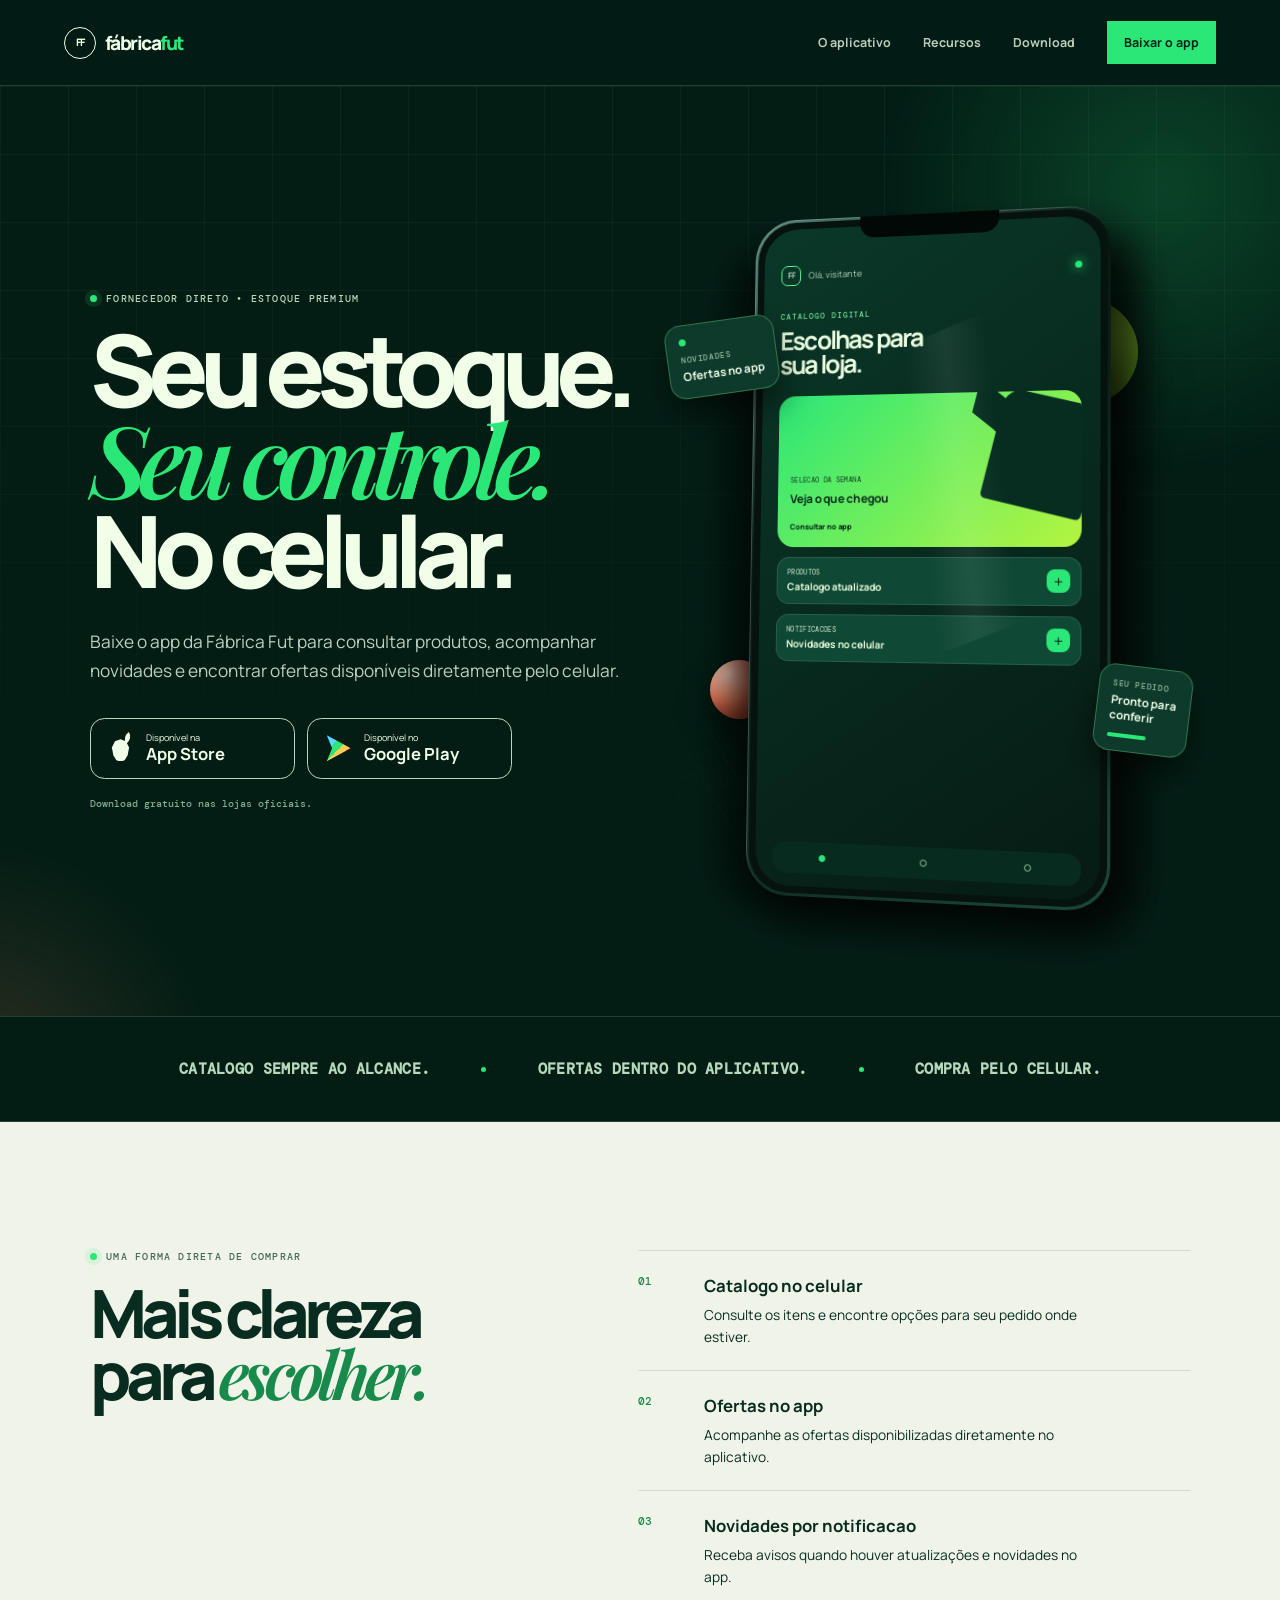
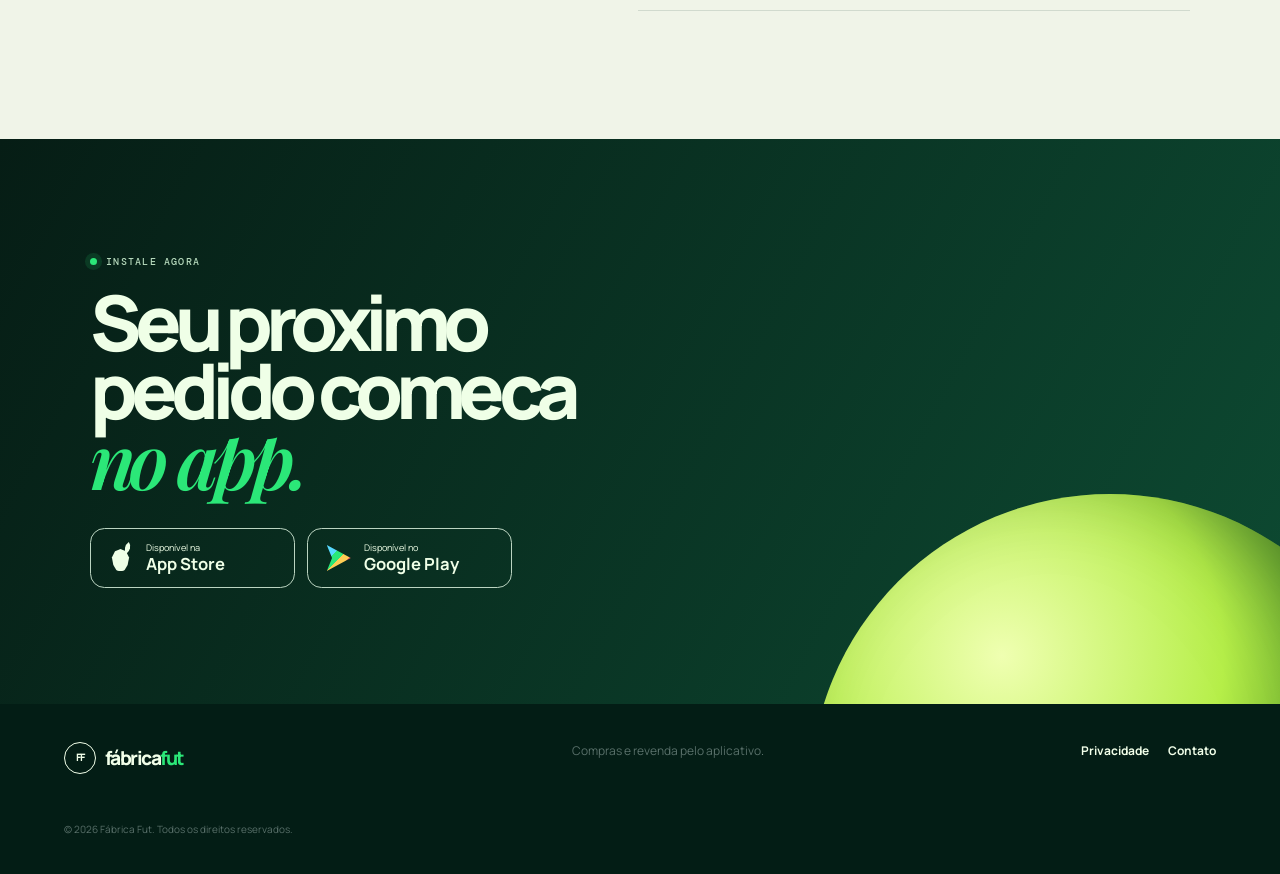
==== index.html @ a882d8bf "feat: add Fabrica Fut app landing page" ====
<!doctype html>
<html lang="pt-BR">
  <head>
    <meta charset="UTF-8" />
    <meta name="viewport" content="width=device-width, initial-scale=1.0" />
    <meta name="description" content="Baixe o app F&aacute;brica Fut e consulte produtos, ofertas e novidades pelo celular." />
    <title>F&aacute;brica Fut | O estoque da sua loja na palma da m&atilde;o</title>
    <link rel="preconnect" href="https://fonts.googleapis.com" />
    <link rel="preconnect" href="https://fonts.gstatic.com" crossorigin />
    <link href="https://fonts.googleapis.com/css2?family=DM+Mono:wght@400;500&amp;family=Manrope:wght@400;500;600;700;800&amp;family=Playfair+Display:ital,wght@0,600;0,700;1,600&amp;display=swap" rel="stylesheet" />
    <link rel="stylesheet" href="style.css" />
    <link rel="stylesheet" href="ajustes.css" />
    <link rel="stylesheet" href="app.css" />
    <link rel="stylesheet" href="escala.css" />
  </head>
  <body class="app-site">
    <a class="skip-link" href="#conteudo">Pular para o conte&uacute;do</a>
    <header class="topo app-topo">
      <a class="marca" href="#inicio" aria-label="F&aacute;brica Fut, in&iacute;cio"><span class="marca-selo">FF</span><span>f&aacute;brica<span>fut</span></span></a>
      <button class="menu-botao" type="button" aria-expanded="false" aria-controls="menu-principal"><span></span><span></span><span></span><b>Menu</b></button>
      <nav id="menu-principal" aria-label="Navega&ccedil;&atilde;o principal"><a href="#app">O aplicativo</a><a href="#recursos">Recursos</a><a href="#baixar">Download</a><a class="nav-cta" href="#baixar">Baixar o app</a></nav>
    </header>
    <main id="conteudo">
      <section class="app-hero" id="inicio">
        <div class="hero-luz luz-um"></div><div class="hero-luz luz-dois"></div>
        <div class="app-hero-copy">
          <p class="app-eyebrow"><span></span> Fornecedor direto &bull; estoque Premium</p>
          <h1>Seu estoque.<br /><em>Seu controle.</em><br />No celular.</h1>
          <p class="app-intro">Baixe o app da F&aacute;brica Fut para consultar produtos, acompanhar novidades e encontrar ofertas dispon&iacute;veis diretamente pelo celular.</p>
          <div class="store-links" id="baixar">
            <a class="store-button" href="https://apps.apple.com/br/app/atkfut/id6754094628" target="_blank" rel="noopener noreferrer"><span class="store-mark apple-mark" aria-hidden="true"></span><span><small>Dispon&iacute;vel na</small><b>App Store</b></span></a>
            <a class="store-button play" href="https://play.google.com/store/apps/details?id=com.foxappy.atkfut" target="_blank" rel="noopener noreferrer"><span class="store-mark play-mark" aria-hidden="true"></span><span><small>Dispon&iacute;vel no</small><b>Google Play</b></span></a>
          </div>
          <p class="app-note">Download gratuito nas lojas oficiais.</p>
        </div>
        <div class="app-stage" aria-label="Visualiza&ccedil;&atilde;o conceitual do aplicativo F&aacute;brica Fut">
          <div class="orb orb-lime"></div><div class="orb orb-coral"></div><div class="grid-plane"></div>
          <div class="float-card card-estoque"><small>SEU PEDIDO</small><strong>Pronto para<br />conferir</strong><i></i></div>
          <div class="float-card card-aviso"><span class="dot"></span><small>NOVIDADES</small><strong>Ofertas no app</strong></div>
          <div class="phone-wrap">
            <div class="phone-shadow"></div>
            <div class="phone">
              <div class="phone-speaker"></div>
              <div class="phone-screen">
                <div class="screen-top"><span class="mini-logo">FF</span><span>Ol&aacute;, visitante</span><i></i></div>
                <p class="screen-label">CATALOGO DIGITAL</p><h2>Escolhas para<br />sua loja.</h2>
                <div class="screen-feature"><div class="feature-shirt"></div><div><small>SELECAO DA SEMANA</small><b>Veja o que chegou</b><span>Consultar no app</span></div></div>
                <div class="screen-row"><div><small>PRODUTOS</small><b>Catalogo atualizado</b></div><em>+</em></div>
                <div class="screen-row"><div><small>NOTIFICACOES</small><b>Novidades no celular</b></div><em>+</em></div>
                <div class="screen-tab"><span></span><span></span><span></span></div>
              </div>
            </div>
          </div>
        </div>
      </section>
      <section class="app-strip" id="app"><p>Catalogo sempre ao alcance.</p><span></span><p>Ofertas dentro do aplicativo.</p><span></span><p>Compra pelo celular.</p></section>
      <section class="app-features" id="recursos">
        <div><p class="app-eyebrow"><span></span> uma forma direta de comprar</p><h2>Mais clareza<br />para <em>escolher.</em></h2></div>
        <div class="feature-list"><article><b>01</b><div><h3>Catalogo no celular</h3><p>Consulte os itens e encontre op&ccedil;&otilde;es para seu pedido onde estiver.</p></div></article><article><b>02</b><div><h3>Ofertas no app</h3><p>Acompanhe as ofertas disponibilizadas diretamente no aplicativo.</p></div></article><article><b>03</b><div><h3>Novidades por notificacao</h3><p>Receba avisos quando houver atualiza&ccedil;&otilde;es e novidades no app.</p></div></article></div>
      </section>
      <section class="app-final"><div class="final-orb"></div><p class="app-eyebrow"><span></span> instale agora</p><h2>Seu proximo<br />pedido comeca<br /><em>no app.</em></h2><div class="store-links"><a class="store-button" href="https://apps.apple.com/br/app/atkfut/id6754094628" target="_blank" rel="noopener noreferrer"><span class="store-mark apple-mark" aria-hidden="true"></span><span><small>Dispon&iacute;vel na</small><b>App Store</b></span></a><a class="store-button play" href="https://play.google.com/store/apps/details?id=com.foxappy.atkfut" target="_blank" rel="noopener noreferrer"><span class="store-mark play-mark" aria-hidden="true"></span><span><small>Dispon&iacute;vel no</small><b>Google Play</b></span></a></div></section>
    </main>
    <footer><a class="marca" href="#inicio"><span class="marca-selo">FF</span><span>f&aacute;brica<span>fut</span></span></a><p>Compras e revenda pelo aplicativo.</p><div><a href="politica-de-privacidade.html">Privacidade</a><a href="mailto:contato@fabricafut.com">Contato</a></div><small>&copy; <span id="ano"></span> F&aacute;brica Fut. Todos os direitos reservados.</small></footer>
    <script>document.getElementById('ano').textContent = new Date().getFullYear();const b=document.querySelector('.menu-botao'),n=document.querySelector('nav');b.addEventListener('click',()=>{const a=b.getAttribute('aria-expanded')==='true';b.setAttribute('aria-expanded',!a);n.classList.toggle('aberto')});</script>
  </body>
</html>
---- style.css ----
﻿:root{--ink:#102c27;--leaf:#1c5047;--lime:#d4ea64;--sand:#f3f0e7;--paper:#fcfbf7;--coral:#e58b67;--line:rgba(16,44,39,.18)}*{box-sizing:border-box}html{scroll-behavior:smooth}body{margin:0;color:var(--ink);background:var(--paper);font-family:Manrope,Arial,sans-serif}a{color:inherit;text-decoration:none}.skip-link{position:fixed;left:1rem;top:-4rem;background:var(--lime);padding:.75rem;z-index:99}.skip-link:focus{top:1rem}.topo{height:86px;display:flex;align-items:center;justify-content:space-between;padding:0 clamp(1.25rem,5vw,5.5rem);border-bottom:1px solid var(--line);background:rgba(252,251,247,.94);position:sticky;top:0;z-index:10;backdrop-filter:blur(12px)}.marca{display:flex;align-items:center;gap:.55rem;font-size:1.2rem;font-weight:800;letter-spacing:-.08em}.marca>span:last-child>span{color:var(--coral)}.marca-selo{width:32px;height:32px;display:grid;place-items:center;border:1.5px solid currentColor;border-radius:50%;font-family:"DM Mono";font-size:.59rem;letter-spacing:-.08em}.topo nav{display:flex;align-items:center;gap:2rem;font-size:.78rem;font-weight:700}.topo nav>a:not(.nav-cta){opacity:.72}.topo nav>a:hover,.card a:hover{opacity:.55}.nav-cta{border:1px solid var(--ink);padding:.75rem 1rem}.nav-cta i{font-style:normal;margin-left:.5rem}.menu-botao{display:none}.hero{display:grid;grid-template-columns:1fr 1fr;min-height:620px}.hero-intro{padding:clamp(4rem,10vw,9rem) clamp(1.25rem,7vw,8rem);display:flex;flex-direction:column;justify-content:center}.rotulo{font-family:"DM Mono";text-transform:uppercase;letter-spacing:.08em;font-size:.68rem;font-weight:500;margin:0 0 1.2rem;color:#4b625d}.hero h1,.secao-cabecalho h2,.processo h2,.atendimento h2{font-size:clamp(3.1rem,6.2vw,6.4rem);line-height:.92;letter-spacing:-.075em;margin:0;font-weight:800}.hero h1 em,h2 em{font-family:"Playfair Display";font-weight:600;letter-spacing:-.08em}.hero-texto{max-width:430px;line-height:1.65;font-size:.96rem;margin:2rem 0}.hero-acoes{display:flex;align-items:center;gap:1.7rem;flex-wrap:wrap}.botao{display:inline-flex;align-items:center;gap:2.5rem;padding:1rem 1.15rem;font-size:.76rem;font-weight:800;text-transform:uppercase;letter-spacing:.04em}.botao span{font-size:1.3rem}.botao-escuro{background:var(--ink);color:white}.link-seta{font-size:.78rem;font-weight:800;border-bottom:1px solid var(--ink);padding-bottom:.35rem}.link-seta span{margin-left:.7rem}.hero-arte{position:relative;overflow:hidden;background:var(--coral);isolation:isolate;min-height:460px}.numero-grande{font-family:"DM Mono";position:absolute;right:6%;top:4%;font-size:clamp(10rem,26vw,23rem);font-weight:500;letter-spacing:-.16em;line-height:.8;color:var(--ink);z-index:1}.circulo{position:absolute;border:2px solid var(--ink);border-radius:50%}.circulo-um{width:58%;aspect-ratio:1;left:13%;top:21%;background:var(--lime);z-index:2}.circulo-dois{width:80%;aspect-ratio:1;right:-29%;bottom:-30%;z-index:3}.faixa{position:absolute;background:var(--ink);z-index:4}.faixa-um{width:150%;height:9%;left:-30%;top:48%;transform:rotate(-27deg)}.faixa-dois{width:75%;height:3.2%;right:-7%;top:70%;background:var(--paper);transform:rotate(-27deg)}.hero-arte p{position:absolute;z-index:5;left:11%;bottom:8%;font-family:"DM Mono";font-size:.7rem;line-height:1.25}.selo-arte{position:absolute;right:14%;bottom:13%;z-index:5;width:76px;aspect-ratio:1;background:var(--ink);color:var(--lime);border-radius:50%;display:grid;place-content:center;text-align:center;font-family:"DM Mono";font-size:.6rem;text-transform:uppercase}.faixa-manifesto{background:var(--ink);color:var(--sand);min-height:100px;display:flex;gap:clamp(1rem,3vw,3rem);align-items:center;justify-content:center;padding:1rem 2rem;text-align:center;font-family:"Playfair Display";font-size:clamp(1rem,1.7vw,1.35rem);font-style:italic}.faixa-manifesto span{color:var(--lime);font-style:normal}.colecao,.processo{padding:clamp(4.5rem,10vw,9rem) clamp(1.25rem,7vw,8rem)}.secao-cabecalho{display:grid;grid-template-columns:1.3fr .7fr;gap:4rem;align-items:end;margin-bottom:4rem}.secao-cabecalho h2{font-size:clamp(2.8rem,5.4vw,5.5rem)}.secao-cabecalho>p{font-size:.9rem;line-height:1.7;max-width:370px;margin:0 0 .5rem}.cards-colecao{display:grid;grid-template-columns:repeat(3,1fr);gap:1.2rem}.card{min-width:0}.card-ilustracao{height:330px;position:relative;overflow:hidden;margin-bottom:1.1rem}.card p{font-family:"DM Mono";font-size:.62rem;color:#58706b;text-transform:uppercase;margin:0 0 .55rem}.card h3{font-size:1.1rem;letter-spacing:-.04em;margin:0 0 .9rem}.card a{font-size:.72rem;font-weight:800;text-transform:uppercase;border-bottom:1px solid;padding-bottom:.25rem}.card a span{margin-left:.55rem}.card-campo .card-ilustracao{background:var(--lime);display:grid;place-items:center}.camisa{width:47%;height:59%;background:var(--ink);color:var(--sand);display:grid;place-items:center;font-family:"Playfair Display";font-size:4rem;font-style:italic;position:relative}.camisa:before,.camisa:after{content:"";position:absolute;width:42%;height:28%;background:var(--ink);top:5%}.camisa:before{left:-32%;transform:skewY(28deg)}.camisa:after{right:-32%;transform:skewY(-28deg)}.card-cidade .card-ilustracao{background:var(--sand)}.linha{position:absolute;width:150%;height:18%;background:var(--coral);transform:rotate(-32deg)}.linha-a{top:6%;left:-38%}.linha-b{top:40%;left:-10%;background:var(--ink)}.linha-c{top:73%;left:26%;background:var(--lime)}.card-time .card-ilustracao{background:var(--leaf);color:var(--lime)}.card-time .card-ilustracao>span{position:absolute;left:10%;top:5%;font-family:"Playfair Display";font-size:11rem;font-style:italic;letter-spacing:-.2em}.card-time small{position:absolute;bottom:10%;right:9%;font-family:"DM Mono";font-size:.72rem}.processo{background:var(--sand);display:grid;grid-template-columns:.9fr 1.1fr;gap:5rem}.processo h2{font-size:clamp(2.7rem,4.7vw,4.6rem)}.processo ol{list-style:none;margin:0;padding:0;border-top:1px solid var(--line)}.processo li{display:grid;grid-template-columns:70px 1fr;gap:1rem;padding:1.5rem 0;border-bottom:1px solid var(--line)}.processo li>span{font-family:"DM Mono";font-size:.72rem;color:var(--coral)}.processo h3{margin:0 0 .45rem;font-size:1rem}.processo li p{margin:0;line-height:1.6;font-size:.84rem;max-width:400px}.atendimento{display:grid;grid-template-columns:1fr 1fr;background:var(--leaf);color:var(--paper)}.atendimento-arte{min-height:530px;position:relative;overflow:hidden;background:var(--lime);color:var(--ink)}.atendimento-arte>span{font-family:"Playfair Display";font-style:italic;font-size:clamp(15rem,29vw,27rem);line-height:.65;position:absolute;letter-spacing:-.3em}.atendimento-arte>span:first-child{left:0;top:7%}.atendimento-arte>span:nth-child(2){right:-7%;bottom:2%;color:var(--coral)}.atendimento-arte i{position:absolute;width:44%;aspect-ratio:1;border-radius:50%;border:2px solid var(--ink);left:34%;top:30%}.atendimento-arte p{position:absolute;bottom:6%;left:8%;font-family:"DM Mono";font-size:.7rem}.atendimento-conteudo{padding:clamp(4rem,9vw,8rem);display:flex;align-items:flex-start;justify-content:center;flex-direction:column}.atendimento .rotulo{color:#d5e6dc}.atendimento h2{font-size:clamp(2.7rem,4.6vw,4.7rem)}.atendimento-conteudo>p:not(.rotulo){font-size:.9rem;line-height:1.7;max-width:430px;margin:2rem 0}.botao-claro{background:var(--paper);color:var(--ink)}.atendimento small{font-size:.68rem;line-height:1.5;opacity:.8;margin-top:1.4rem}.atendimento small a{text-decoration:underline}footer{padding:2.4rem clamp(1.25rem,5vw,5.5rem);display:grid;grid-template-columns:1fr 1fr auto;gap:1.5rem;align-items:start;font-size:.75rem}footer>p{margin:0;color:#59706a}footer>div{display:flex;gap:1.2rem;font-weight:700}footer small{grid-column:1/-1;color:#59706a;margin-top:1.5rem}@media(max-width:760px){.topo{height:72px}.menu-botao{display:flex;align-items:center;gap:3px;border:0;background:transparent;padding:.5rem 0;font:700 .66rem Manrope;text-transform:uppercase}.menu-botao span{width:3px;height:3px;background:var(--ink);border-radius:50%}.menu-botao b{margin-left:.45rem}.topo nav{display:none;position:absolute;top:71px;left:0;right:0;background:var(--paper);padding:1.4rem 1.25rem;box-shadow:0 10px 20px #102c2712;flex-direction:column;align-items:flex-start;gap:1.3rem}.topo nav.aberto{display:flex}.hero,.atendimento,.processo{grid-template-columns:1fr}.hero-intro{min-height:490px;padding:4.5rem 1.25rem}.hero-arte{min-height:410px}.faixa-manifesto{justify-content:flex-start;overflow:hidden;white-space:nowrap}.faixa-manifesto p:last-child,.faixa-manifesto span:nth-of-type(2){display:none}.colecao,.processo{padding:4.6rem 1.25rem}.secao-cabecalho{grid-template-columns:1fr;gap:1.5rem;margin-bottom:2.7rem}.cards-colecao{grid-template-columns:1fr;gap:2.5rem}.card-ilustracao{height:300px}.processo{gap:3rem}.atendimento-arte{min-height:360px}.atendimento-conteudo{padding:4.5rem 1.25rem}footer{grid-template-columns:1fr 1fr}footer>p{display:none}footer>div{justify-self:end}.hero h1{font-size:clamp(3.5rem,15vw,5.5rem)}}
---- ajustes.css ----
/* Ajustes de produção: imagem de produtos e tipografia de contingência. */
.hero-arte {
  background-color: var(--sand);
  background-image: linear-gradient(90deg, rgba(16, 44, 39, .06), transparent 45%), url("assets/hero-vendas.png");
  background-position: center;
  background-size: cover;
}

.hero-arte > * { display: none; }

.faixa-manifesto span {
  width: 5px;
  height: 5px;
  flex: 0 0 5px;
  border-radius: 50%;
  background: var(--lime);
}

/* Mantém a leitura consistente mesmo enquanto as fontes externas carregam. */
body { font-family: Manrope, Arial, Helvetica, sans-serif; }

.atendimento small.aviso-resultados {
  max-width: 430px;
  margin-top: 1.35rem;
  color: var(--lime);
  opacity: .95;
}

@media (max-width: 760px) {
  .hero-arte { min-height: 440px; background-position: 52% center; }
}
---- app.css ----
:root{--app-bg:#031d15;--app-panel:#0a2d21;--app-line:rgba(180,255,207,.16);--app-green:#2be778;--app-mint:#d8ffdd}.app-site{background:var(--app-bg);color:#f1ffe9}.app-site .topo{background:rgba(3,29,21,.86);color:#efffe7;border-color:var(--app-line)}.app-site .marca>span:last-child>span{color:var(--app-green)}.app-site .nav-cta{border-color:var(--app-green);background:var(--app-green);color:#042216}.app-site .topo nav>a:not(.nav-cta){opacity:.78}.app-hero{min-height:calc(100vh - 86px);position:relative;overflow:hidden;display:grid;grid-template-columns:1.04fr .96fr;padding:clamp(4rem,8vw,8rem) clamp(1.25rem,7vw,8rem);isolation:isolate}.app-hero:before{content:"";position:absolute;inset:0;background-image:linear-gradient(var(--app-line) 1px,transparent 1px),linear-gradient(90deg,var(--app-line) 1px,transparent 1px);background-size:68px 68px;mask-image:linear-gradient(to bottom,black,transparent 78%);opacity:.32;z-index:-2}.hero-luz{position:absolute;border-radius:50%;filter:blur(10px);z-index:-1}.luz-um{width:46vw;aspect-ratio:1;right:-14vw;top:-15vw;background:radial-gradient(circle,rgba(43,231,120,.19),transparent 68%)}.luz-dois{width:40vw;aspect-ratio:1;left:-22vw;bottom:-25vw;background:radial-gradient(circle,rgba(255,133,95,.17),transparent 67%)}.app-hero-copy{align-self:center;max-width:670px}.app-eyebrow{font:500 .64rem "DM Mono",monospace;text-transform:uppercase;letter-spacing:.12em;color:#b6d9bc;margin:0 0 1.25rem;display:flex;align-items:center;gap:.6rem}.app-eyebrow span{display:inline-block;width:7px;height:7px;border-radius:50%;background:var(--app-green);box-shadow:0 0 0 5px #2be77820}.app-hero h1,.app-features h2,.app-final h2{font-size:clamp(3.4rem,6.7vw,6.7rem);letter-spacing:-.09em;line-height:.89;margin:0;font-weight:800}.app-hero h1 em,.app-features h2 em,.app-final h2 em{font-family:"Playfair Display",serif;font-weight:600;color:var(--app-green)}.app-intro{max-width:530px;line-height:1.7;color:#b9d1c0;font-size:clamp(.9rem,1.2vw,1rem);margin:2rem 0}.store-links{display:flex;gap:.8rem;flex-wrap:wrap}.store-button{min-width:178px;display:flex;align-items:center;gap:.8rem;padding:.75rem 1rem;border:1px solid #bbd4c1;border-radius:.9rem;transition:transform .25s,background .25s,border-color .25s}.store-button:hover{transform:translateY(-4px);background:#103e2e;border-color:var(--app-green)}.store-button small{display:block;font-size:.57rem;line-height:1.2}.store-button b{display:block;font-size:1.04rem;line-height:1.15}.store-mark{width:24px;height:28px;flex:0 0 24px;position:relative}.apple-mark:before{content:"";position:absolute;width:21px;height:22px;left:1px;top:5px;border-radius:45% 45% 42% 42%;background:currentColor;clip-path:polygon(50% 0,76% 10%,91% 38%,84% 73%,67% 100%,33% 100%,16% 73%,9% 38%,24% 10%)}.apple-mark:after{content:"";position:absolute;width:9px;height:8px;left:14px;top:0;background:currentColor;border-radius:100% 0;transform:rotate(-36deg)}.play-mark:before{content:"";position:absolute;inset:1px 0;background:linear-gradient(135deg,#57d9ff 0 31%,#2be778 31% 52%,#ffcd54 52% 70%,#ff675c 70%);clip-path:polygon(0 0,100% 50%,0 100%,22% 50%)}.app-note{font:500 .62rem "DM Mono";color:#7eae90;margin:1.15rem 0 0}.app-stage{position:relative;min-height:600px;perspective:1200px}.grid-plane{width:470px;height:340px;position:absolute;left:50%;bottom:-25px;transform:translateX(-50%) rotateX(62deg) rotateZ(-27deg);background:linear-gradient(90deg,#2be77825 1px,transparent 1px),linear-gradient(#2be77825 1px,transparent 1px);background-size:28px 28px;mask-image:radial-gradient(closest-side,black,transparent)}.orb{position:absolute;border-radius:50%;filter:blur(.3px);animation:float 8s ease-in-out infinite}.orb-lime{width:105px;aspect-ratio:1;right:10%;top:14%;background:radial-gradient(circle at 28% 25%,#efffb1,#b4ef40 45%,#52880f);box-shadow:inset -18px -18px 25px #386d1466,0 25px 50px #0008}.orb-coral{width:59px;aspect-ratio:1;left:9%;bottom:26%;background:radial-gradient(circle at 30% 23%,#ffdac5,#ff8b69 45%,#8e2d1a);box-shadow:inset -12px -12px 20px #76200b66,0 20px 35px #0007;animation-delay:-2s}.phone-wrap{position:absolute;width:min(320px,72%);height:610px;left:50%;top:4%;transform:translateX(-50%) rotateY(-10deg) rotateX(3deg);animation:phone-drift 7s ease-in-out infinite}.phone-shadow{position:absolute;inset:4% -7% -2%;background:#000a;border-radius:46px;transform:translateZ(-20px);filter:blur(20px)}.phone{position:absolute;inset:0;padding:10px;background:linear-gradient(135deg,#558174,#07140f 35%,#1b4a3c);border-radius:43px;box-shadow:16px 28px 40px #0009,inset 1px 1px 1px #c9fff244}.phone:before{content:"";position:absolute;inset:3px;border-radius:40px;background:#06120e}.phone-speaker{position:absolute;width:39%;height:22px;background:#020805;border-radius:0 0 15px 15px;left:30.5%;top:0;z-index:2}.phone-screen{position:absolute;inset:10px;border-radius:35px;background:linear-gradient(145deg,#0a3829,#061b14);overflow:hidden;padding:38px 18px 13px;color:#eaffdf}.phone-screen:after{content:"";position:absolute;width:190%;height:45%;left:-35%;top:17%;background:linear-gradient(105deg,transparent 44%,#ffffff12 50%,transparent 56%);transform:rotate(-22deg);pointer-events:none}.screen-top{display:flex;gap:.5rem;align-items:center;font-size:.58rem;color:#b3d4b9}.screen-top i{margin-left:auto;width:7px;height:7px;border-radius:50%;background:var(--app-green);box-shadow:0 0 12px var(--app-green)}.mini-logo{display:grid;place-items:center;width:21px;height:21px;border:1px solid #60f994;border-radius:7px;font:bold .46rem "DM Mono"}.screen-label{font:500 .5rem "DM Mono";letter-spacing:.12em;color:#6ee797;margin:27px 0 8px}.phone-screen h2{font-size:1.62rem;line-height:.98;letter-spacing:-.07em;margin:0 0 19px}.screen-feature{height:155px;border-radius:17px;background:linear-gradient(135deg,#2be778,#b5f440);color:#062719;padding:13px;display:flex;align-items:end;gap:10px;position:relative;overflow:hidden}.screen-feature small,.screen-row small{font:500 .43rem "DM Mono";display:block;letter-spacing:.05em;opacity:.75}.screen-feature b{font-size:.75rem;display:block;margin:.38rem 0}.screen-feature span{font-size:.48rem;font-weight:800}.feature-shirt{position:absolute;right:-13px;top:6px;width:102px;height:113px;background:#072d21;border-radius:18px 18px 5px 5px;transform:rotate(14deg)}.feature-shirt:before,.feature-shirt:after{content:"";position:absolute;width:44px;height:35px;background:#072d21;top:8px}.feature-shirt:before{left:-28px;transform:skewY(25deg)}.feature-shirt:after{right:-28px;transform:skewY(-25deg)}.screen-row{margin-top:10px;background:#0f4835;border:1px solid #4d836d66;border-radius:13px;padding:10px;display:flex;align-items:center}.screen-row b{display:block;font-size:.64rem;margin-top:3px}.screen-row em{margin-left:auto;font-style:normal;width:23px;height:23px;display:grid;place-items:center;background:#2be778;color:#062719;border-radius:8px;font-size:1rem}.screen-tab{position:absolute;bottom:13px;left:18px;right:18px;border-radius:14px;height:31px;background:#082b20;display:flex;justify-content:space-around;align-items:center}.screen-tab span{width:7px;height:7px;border:1px solid #91c4a0;border-radius:50%}.screen-tab span:first-child{background:var(--app-green);border-color:var(--app-green)}.float-card{position:absolute;z-index:3;background:#0d3a2b;border:1px solid #6fec9b55;border-radius:16px;padding:13px;box-shadow:0 18px 35px #0008;backdrop-filter:blur(5px);animation:float 6s ease-in-out infinite}.float-card small{font:500 .48rem "DM Mono";display:block;color:#95bc9d;letter-spacing:.08em}.float-card strong{font-size:.72rem;line-height:1.3;display:block;margin-top:5px}.card-estoque{right:0;bottom:21%;transform:rotate(7deg);animation-delay:-1s}.card-estoque i{display:block;width:39px;height:4px;margin-top:10px;background:var(--app-green);border-radius:3px}.card-aviso{left:1%;top:17%;transform:rotate(-8deg);animation-delay:-3s}.dot{display:block;width:7px;height:7px;border-radius:50%;background:var(--app-green);margin-bottom:9px}.app-strip{border-top:1px solid var(--app-line);border-bottom:1px solid var(--app-line);min-height:86px;display:flex;align-items:center;justify-content:center;gap:clamp(1rem,4vw,4rem);padding:1rem 1.2rem;text-align:center;font:600 clamp(.72rem,1.2vw,.96rem) "DM Mono";text-transform:uppercase;letter-spacing:.02em;color:#b6d9bc}.app-strip span{width:5px;height:5px;background:var(--app-green);border-radius:50%;flex:none}.app-features{padding:clamp(5rem,10vw,9rem) clamp(1.25rem,7vw,8rem);display:grid;grid-template-columns:.9fr 1.1fr;gap:6rem;background:#f0f4e8;color:#082c20}.app-features .app-eyebrow{color:#416953}.app-features h2{font-size:clamp(3rem,5.2vw,5.5rem)}.app-features h2 em{color:#178a4c}.feature-list{border-top:1px solid #0b322522}.feature-list article{padding:1.4rem 0;border-bottom:1px solid #0b322522;display:grid;grid-template-columns:50px 1fr;gap:1rem}.feature-list article>b{font:500 .7rem "DM Mono";color:#168a4b}.feature-list h3{font-size:1.05rem;margin:0 0 .45rem}.feature-list p{font-size:.86rem;line-height:1.6;margin:0;max-width:390px}.app-final{min-height:530px;position:relative;overflow:hidden;padding:clamp(4.5rem,9vw,8rem) clamp(1.25rem,7vw,8rem);background:linear-gradient(118deg,#061d15,#0d4a32);color:#efffe7}.app-final>*:not(.final-orb){position:relative;z-index:1}.app-final h2{font-size:clamp(3.4rem,6vw,6.3rem);margin-bottom:2rem}.final-orb{position:absolute;width:600px;aspect-ratio:1;right:-130px;bottom:-390px;border-radius:50%;background:radial-gradient(circle at 32% 27%,#efffb1,#b6ef49 37%,#3c8617 68%,#061f13 69%);box-shadow:inset -60px -45px 100px #082b1a88;animation:float 11s ease-in-out infinite}@keyframes float{50%{transform:translateY(-16px) rotate(5deg)}}@keyframes phone-drift{50%{transform:translateX(-50%) translateY(-12px) rotateY(-7deg) rotateX(3deg)}}@media(max-width:850px){.app-hero{grid-template-columns:1fr;gap:2rem;padding-top:4.5rem}.app-stage{min-height:570px}.app-hero-copy{max-width:620px}.app-features{grid-template-columns:1fr;gap:3rem}}@media(max-width:560px){.app-hero{padding:3.6rem 1.25rem 0}.app-stage{min-height:470px}.phone-wrap{height:480px;width:275px;top:0}.phone-screen{padding-top:36px}.card-estoque{right:-9px;bottom:13%}.card-aviso{left:-8px;top:11%}.orb-lime{right:-5%;top:7%}.app-strip{justify-content:flex-start;overflow:hidden;white-space:nowrap}.app-strip p:last-child,.app-strip span:last-of-type{display:none}.app-features,.app-final{padding:4.5rem 1.25rem}.store-button{min-width:158px}.app-final{min-height:480px}}
---- escala.css ----
@media (min-width: 851px) {
  .app-hero {
    min-height: calc(100vh - 86px);
    padding-top: clamp(5rem, 9vw, 10rem);
    padding-bottom: clamp(5rem, 9vw, 10rem);
  }

  .app-hero-copy { max-width: 760px; }

  .app-hero h1 { font-size: clamp(4.2rem, 7.8vw, 8.3rem); }

  .app-intro { max-width: 610px; font-size: clamp(1rem, 1.35vw, 1.16rem); }

  .app-stage { min-height: 700px; }

  .phone-wrap { width: min(365px, 76%); height: 690px; top: 1%; }

  .grid-plane { width: 560px; height: 400px; }

  .store-button { min-width: 205px; padding: .9rem 1.15rem; }

  .app-strip { min-height: 106px; }
}
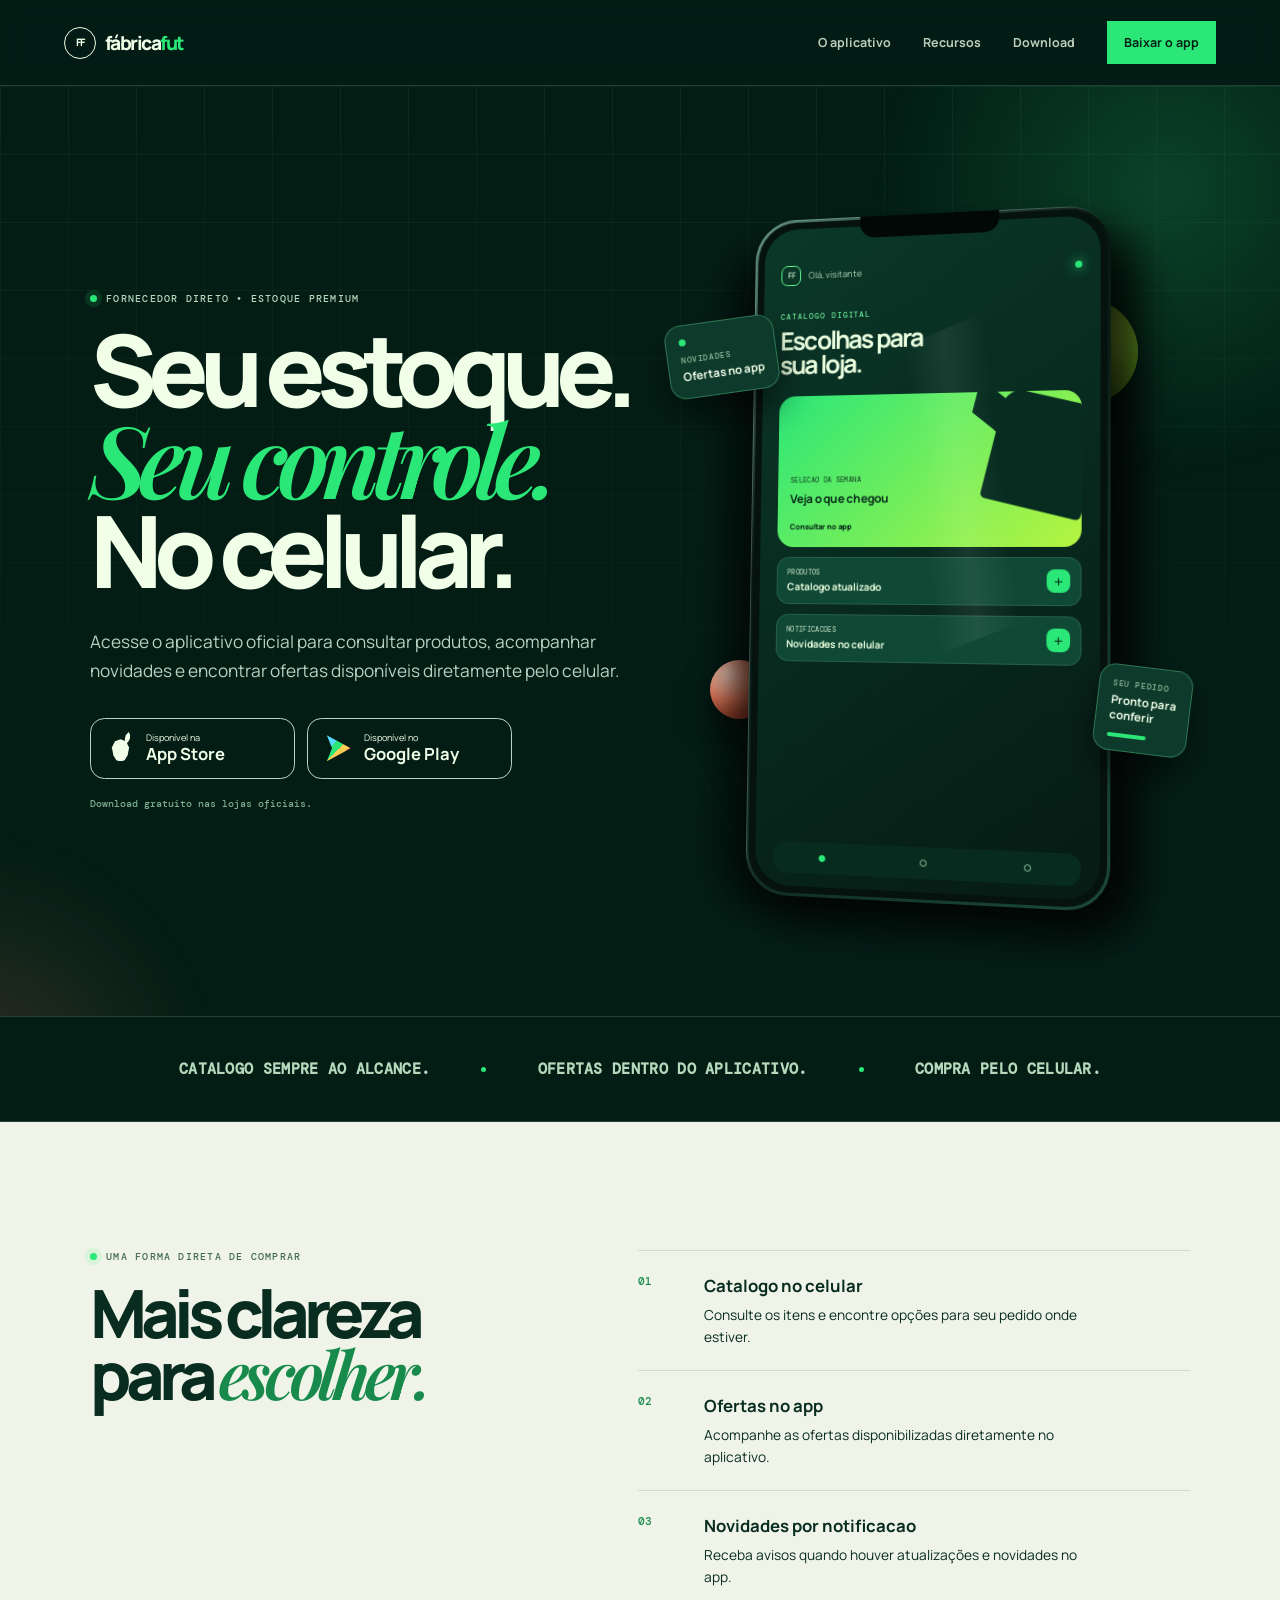
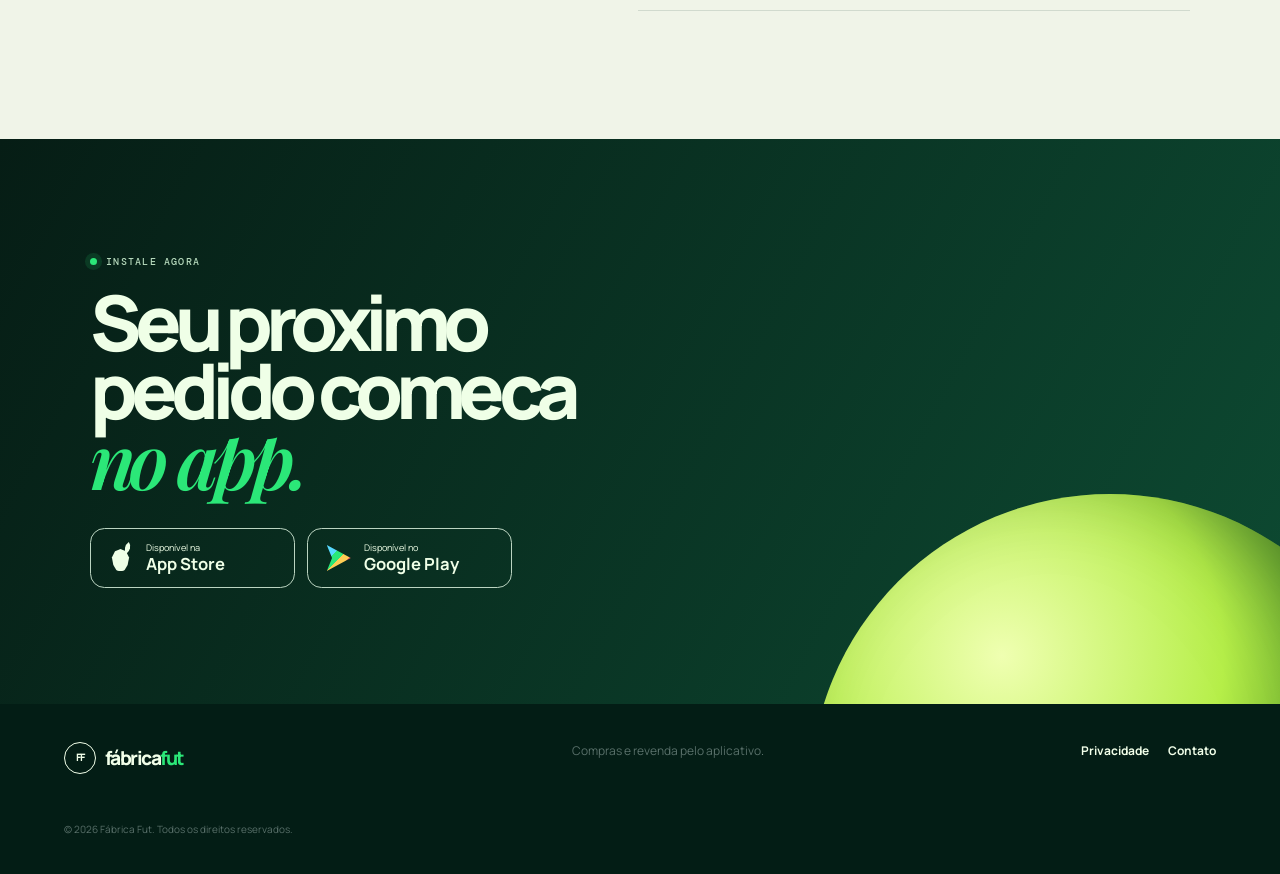
==== commit 42bfc97d: "fix: use official app wording" ====
--- a/index.html
+++ b/index.html
@@ -3,7 +3,7 @@
   <head>
     <meta charset="UTF-8" />
     <meta name="viewport" content="width=device-width, initial-scale=1.0" />
-    <meta name="description" content="Baixe o app F&aacute;brica Fut e consulte produtos, ofertas e novidades pelo celular." />
+    <meta name="description" content="Acesse o aplicativo oficial e consulte produtos, ofertas e novidades pelo celular." />
     <title>F&aacute;brica Fut | O estoque da sua loja na palma da m&atilde;o</title>
     <link rel="preconnect" href="https://fonts.googleapis.com" />
     <link rel="preconnect" href="https://fonts.gstatic.com" crossorigin />
@@ -26,7 +26,7 @@
         <div class="app-hero-copy">
           <p class="app-eyebrow"><span></span> Fornecedor direto &bull; estoque Premium</p>
           <h1>Seu estoque.<br /><em>Seu controle.</em><br />No celular.</h1>
-          <p class="app-intro">Baixe o app da F&aacute;brica Fut para consultar produtos, acompanhar novidades e encontrar ofertas dispon&iacute;veis diretamente pelo celular.</p>
+          <p class="app-intro">Acesse o aplicativo oficial para consultar produtos, acompanhar novidades e encontrar ofertas dispon&iacute;veis diretamente pelo celular.</p>
           <div class="store-links" id="baixar">
             <a class="store-button" href="https://apps.apple.com/br/app/atkfut/id6754094628" target="_blank" rel="noopener noreferrer"><span class="store-mark apple-mark" aria-hidden="true"></span><span><small>Dispon&iacute;vel na</small><b>App Store</b></span></a>
             <a class="store-button play" href="https://play.google.com/store/apps/details?id=com.foxappy.atkfut" target="_blank" rel="noopener noreferrer"><span class="store-mark play-mark" aria-hidden="true"></span><span><small>Dispon&iacute;vel no</small><b>Google Play</b></span></a>
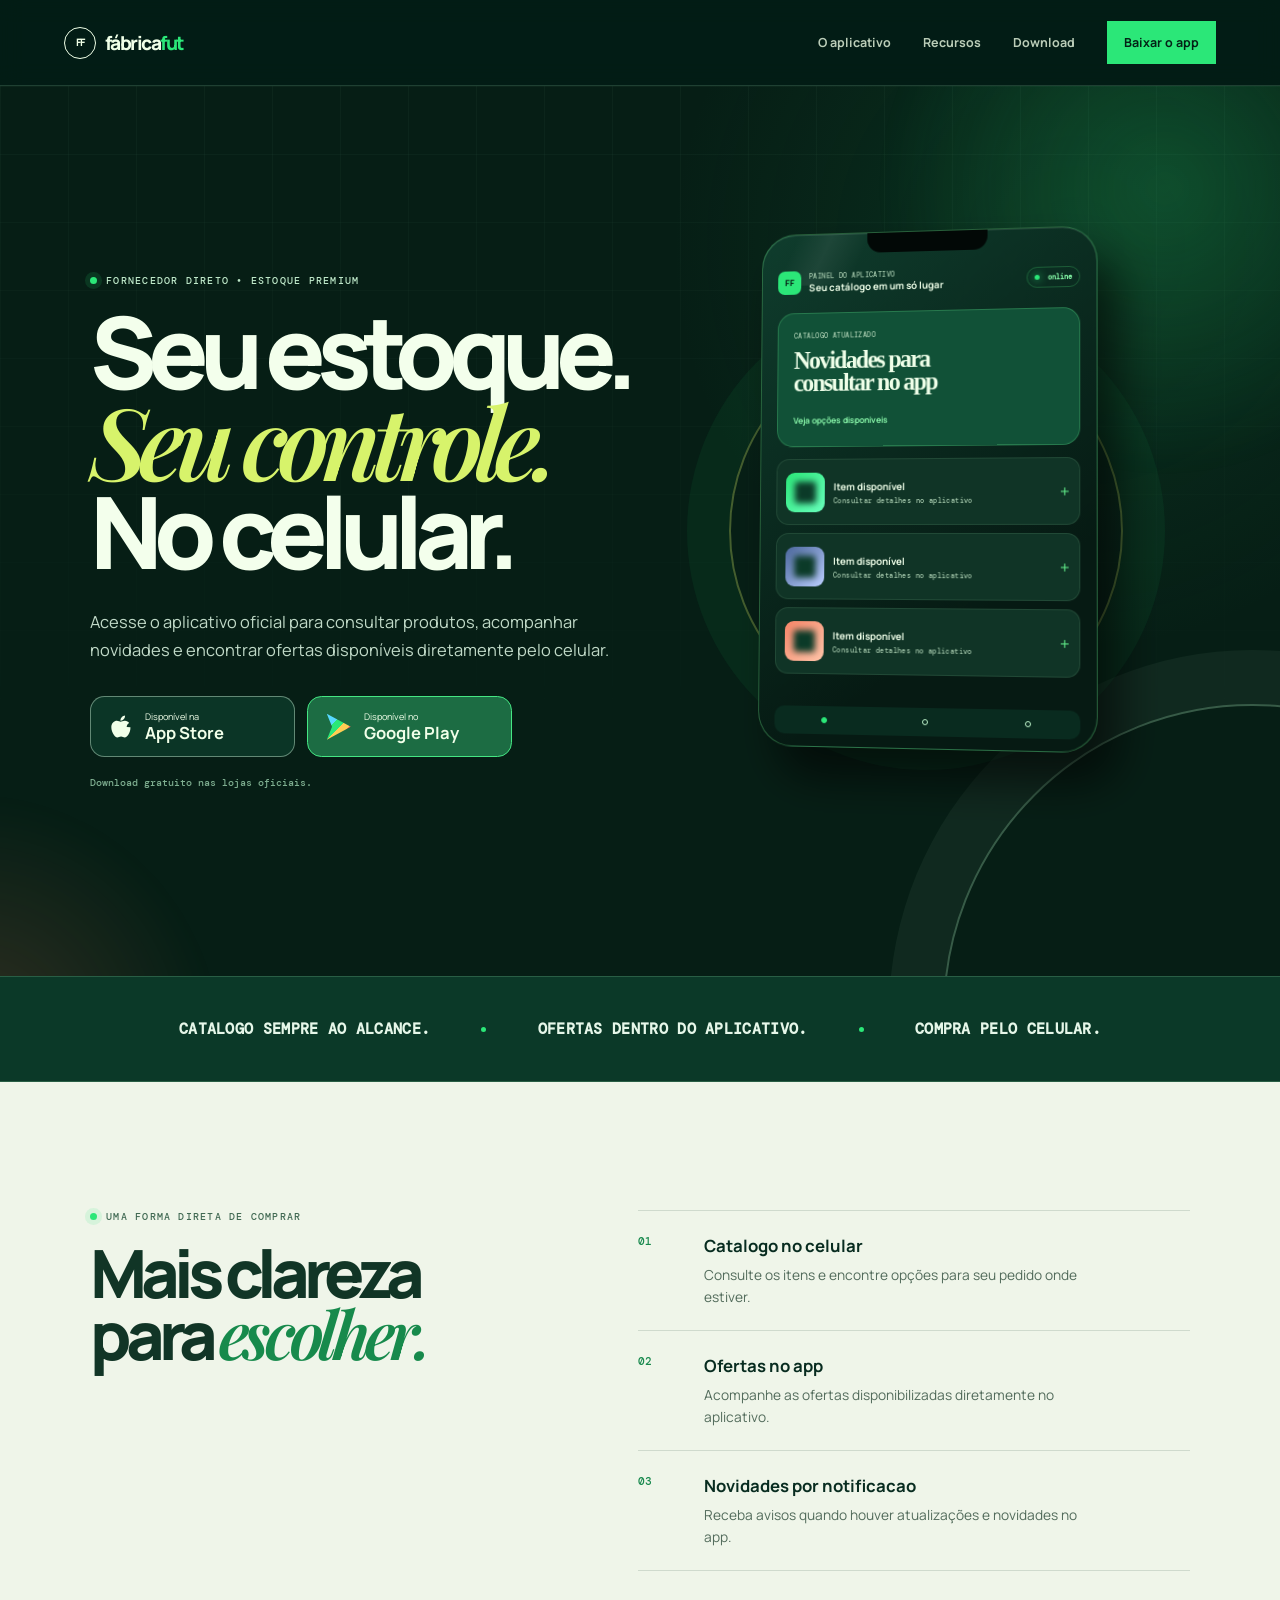
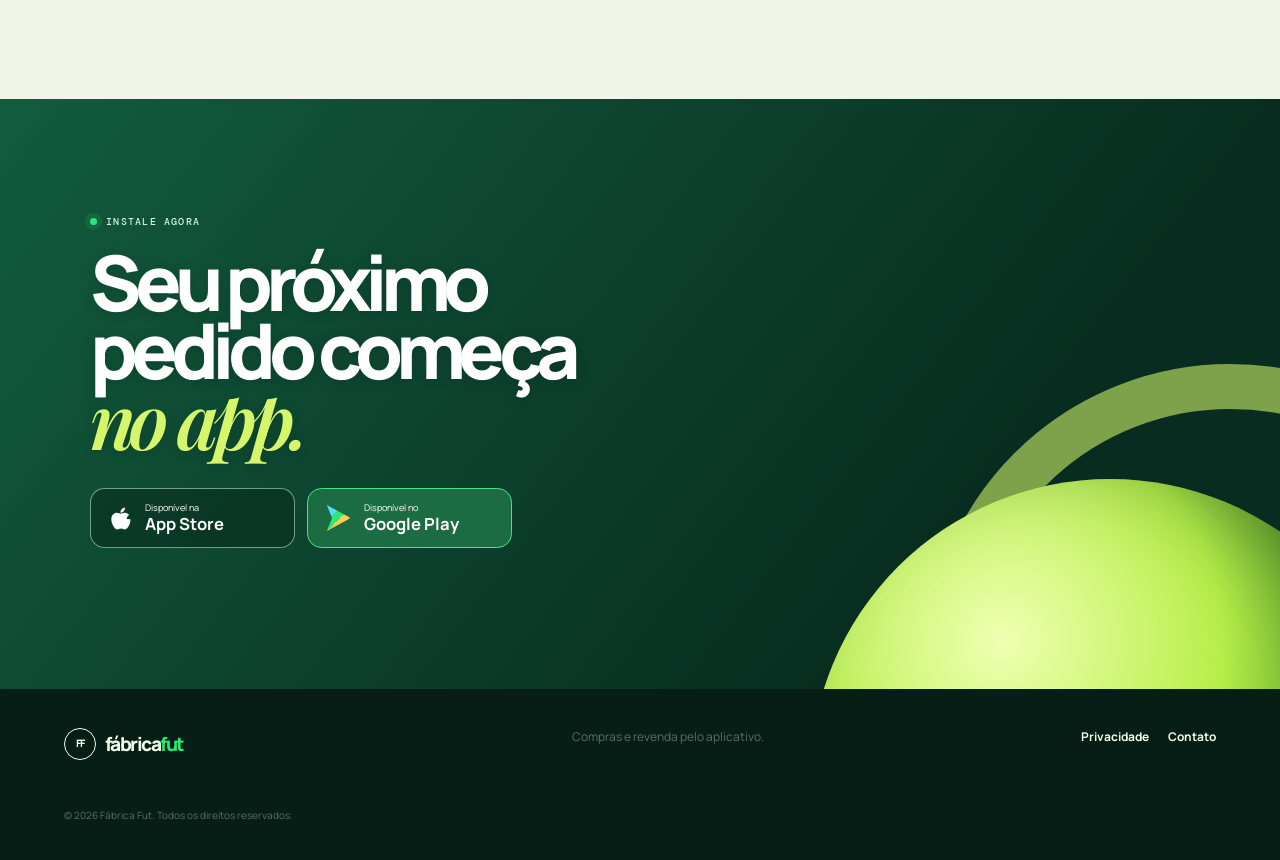
==== commit 067c1823: "Update site layout and scripts" ====
--- a/index.html
+++ b/index.html
@@ -12,6 +12,9 @@
     <link rel="stylesheet" href="ajustes.css" />
     <link rel="stylesheet" href="app.css" />
     <link rel="stylesheet" href="escala.css" />
+    <link rel="stylesheet" href="futebol-sutil.css" />
+    <link rel="stylesheet" href="apple-fix.css" /><link rel="stylesheet" href="fabrica-polimento.css" />
+    <link rel="stylesheet" href="dashboard.css" />
   </head>
   <body class="app-site">
     <a class="skip-link" href="#conteudo">Pular para o conte&uacute;do</a>
@@ -28,7 +31,7 @@
           <h1>Seu estoque.<br /><em>Seu controle.</em><br />No celular.</h1>
           <p class="app-intro">Acesse o aplicativo oficial para consultar produtos, acompanhar novidades e encontrar ofertas dispon&iacute;veis diretamente pelo celular.</p>
           <div class="store-links" id="baixar">
-            <a class="store-button" href="https://apps.apple.com/br/app/atkfut/id6754094628" target="_blank" rel="noopener noreferrer"><span class="store-mark apple-mark" aria-hidden="true"></span><span><small>Dispon&iacute;vel na</small><b>App Store</b></span></a>
+            <a class="store-button" href="https://apps.apple.com/br/app/atkfut/id6754094628" target="_blank" rel="noopener noreferrer"><svg class="apple-logo" viewBox="0 0 384 512" aria-hidden="true"><path fill="currentColor" d="M318.7 268.7c-.2-36.7 16.4-64.4 50-84.8-18.8-26.9-47.2-41.7-84.7-44.6-35.5-2.8-74.3 20.7-88.5 20.7-15 0-49.4-19.7-76.4-19.7C63.3 141.2 4 184.8 4 273.5c0 26.2 4.8 53.3 14.5 81.2 12.9 36.7 59.4 126.7 108 125.2 25.4-.6 43.4-18 76.5-18 32.1 0 48.7 18 77 18 49 0 91.1-86.7 103.4-123.5 8.8-26.6 12.3-53.7 12.3-80.3 0-2.2-.1-4.3-.2-6.4zM260.9 104.5c27.3-32.4 24.8-61.9 24-72.5-24.1 1.4-52 16.4-67.9 34.9-17.5 19.8-27.8 44.3-25.6 71.9 26.1 2 49.7-11.4 69.5-34.3z"/></svg><span><small>Dispon&iacute;vel na</small><b>App Store</b></span></a>
             <a class="store-button play" href="https://play.google.com/store/apps/details?id=com.foxappy.atkfut" target="_blank" rel="noopener noreferrer"><span class="store-mark play-mark" aria-hidden="true"></span><span><small>Dispon&iacute;vel no</small><b>Google Play</b></span></a>
           </div>
           <p class="app-note">Download gratuito nas lojas oficiais.</p>
@@ -58,9 +61,9 @@
         <div><p class="app-eyebrow"><span></span> uma forma direta de comprar</p><h2>Mais clareza<br />para <em>escolher.</em></h2></div>
         <div class="feature-list"><article><b>01</b><div><h3>Catalogo no celular</h3><p>Consulte os itens e encontre op&ccedil;&otilde;es para seu pedido onde estiver.</p></div></article><article><b>02</b><div><h3>Ofertas no app</h3><p>Acompanhe as ofertas disponibilizadas diretamente no aplicativo.</p></div></article><article><b>03</b><div><h3>Novidades por notificacao</h3><p>Receba avisos quando houver atualiza&ccedil;&otilde;es e novidades no app.</p></div></article></div>
       </section>
-      <section class="app-final"><div class="final-orb"></div><p class="app-eyebrow"><span></span> instale agora</p><h2>Seu proximo<br />pedido comeca<br /><em>no app.</em></h2><div class="store-links"><a class="store-button" href="https://apps.apple.com/br/app/atkfut/id6754094628" target="_blank" rel="noopener noreferrer"><span class="store-mark apple-mark" aria-hidden="true"></span><span><small>Dispon&iacute;vel na</small><b>App Store</b></span></a><a class="store-button play" href="https://play.google.com/store/apps/details?id=com.foxappy.atkfut" target="_blank" rel="noopener noreferrer"><span class="store-mark play-mark" aria-hidden="true"></span><span><small>Dispon&iacute;vel no</small><b>Google Play</b></span></a></div></section>
+      <section class="app-final"><div class="final-orb"></div><p class="app-eyebrow"><span></span> instale agora</p><h2>Seu pr&oacute;ximo<br />pedido come&ccedil;a<br /><em>no app.</em></h2><div class="store-links"><a class="store-button" href="https://apps.apple.com/br/app/atkfut/id6754094628" target="_blank" rel="noopener noreferrer"><svg class="apple-logo" viewBox="0 0 384 512" aria-hidden="true"><path fill="currentColor" d="M318.7 268.7c-.2-36.7 16.4-64.4 50-84.8-18.8-26.9-47.2-41.7-84.7-44.6-35.5-2.8-74.3 20.7-88.5 20.7-15 0-49.4-19.7-76.4-19.7C63.3 141.2 4 184.8 4 273.5c0 26.2 4.8 53.3 14.5 81.2 12.9 36.7 59.4 126.7 108 125.2 25.4-.6 43.4-18 76.5-18 32.1 0 48.7 18 77 18 49 0 91.1-86.7 103.4-123.5 8.8-26.6 12.3-53.7 12.3-80.3 0-2.2-.1-4.3-.2-6.4zM260.9 104.5c27.3-32.4 24.8-61.9 24-72.5-24.1 1.4-52 16.4-67.9 34.9-17.5 19.8-27.8 44.3-25.6 71.9 26.1 2 49.7-11.4 69.5-34.3z"/></svg><span><small>Dispon&iacute;vel na</small><b>App Store</b></span></a><a class="store-button play" href="https://play.google.com/store/apps/details?id=com.foxappy.atkfut" target="_blank" rel="noopener noreferrer"><span class="store-mark play-mark" aria-hidden="true"></span><span><small>Dispon&iacute;vel no</small><b>Google Play</b></span></a></div></section>
     </main>
     <footer><a class="marca" href="#inicio"><span class="marca-selo">FF</span><span>f&aacute;brica<span>fut</span></span></a><p>Compras e revenda pelo aplicativo.</p><div><a href="politica-de-privacidade.html">Privacidade</a><a href="mailto:contato@fabricafut.com">Contato</a></div><small>&copy; <span id="ano"></span> F&aacute;brica Fut. Todos os direitos reservados.</small></footer>
     <script>document.getElementById('ano').textContent = new Date().getFullYear();const b=document.querySelector('.menu-botao'),n=document.querySelector('nav');b.addEventListener('click',()=>{const a=b.getAttribute('aria-expanded')==='true';b.setAttribute('aria-expanded',!a);n.classList.toggle('aberto')});</script>
-  </body>
+  <script src="dashboard.js"></script></body>
 </html>
--- a/futebol-sutil.css
+++ b/futebol-sutil.css
@@ -0,0 +1,10 @@
+/* Geometria inspirada em quadra/campo, sem usar marcas ou equipes. */
+.app-hero::after { content: ""; position: absolute; width: 48vw; aspect-ratio: 1; right: -22vw; bottom: -27vw; border: 2px solid rgba(190, 255, 208, .27); border-radius: 50%; box-shadow: 0 0 0 54px rgba(190, 255, 208, .05); pointer-events: none; z-index: -1; }
+.app-final { background: linear-gradient(128deg, #125c3e, #082d20 74%); color: #ffffff; }
+.app-final .app-eyebrow { color: #d4f5dc; }
+.app-final h2 { color: #ffffff; text-shadow: 0 2px 12px rgba(0, 0, 0, .15); }
+.app-final h2 em { color: #d5f56b; }
+.app-final::before { content: ""; position: absolute; width: 520px; height: 520px; right: -255px; bottom: -285px; border: 45px solid rgba(213, 245, 107, .58); border-radius: 50%; pointer-events: none; }
+.app-final .store-button { background: rgba(4, 28, 18, .35); border-color: #d4f5dc88; }
+.app-final .store-button:hover { background: #ffffff; color: #103e2d; border-color: #ffffff; }
+@media (max-width: 700px) { .app-hero::after { width: 85vw; right: -43vw; bottom: -40vw; } }
--- a/apple-fix.css
+++ b/apple-fix.css
@@ -0,0 +1,2 @@
+.store-os{width:25px;height:25px;display:grid;place-items:center;flex:0 0 25px;border:1px solid currentColor;border-radius:7px;font:700 .49rem "DM Mono",monospace;letter-spacing:-.05em}
+.apple-logo{width:23px;height:25px;display:block;flex:0 0 23px}
--- a/fabrica-polimento.css
+++ b/fabrica-polimento.css
@@ -0,0 +1,27 @@
+/* Acabamento visual da Fábrica Fut: contraste, hierarquia e movimento sutil. */
+.app-site { background: #061e15; }
+.app-hero { min-height: 740px; background: radial-gradient(circle at 84% 18%, #17734235, transparent 31%), #061e15; }
+.app-hero::before { opacity: .22; }
+.app-hero-copy { max-width: 710px; }
+.app-eyebrow { color: #bee8c9; }
+.app-hero h1 { color: #f3ffec; }
+.app-hero h1 em { color: #d7f36b; }
+.app-intro { color: #c0d9c7; max-width: 560px; font-size: 1.03rem; }
+.store-button { border-color: #c6ead077; background: #0b3526; }
+.store-button:hover { background: #efffe9; color: #082a1d; border-color: #efffe9; }
+.store-button.play { background: #1c6c43; border-color: #45e783; }
+.store-button.play:hover { background: #d7f36b; color: #082a1d; border-color: #d7f36b; }
+.app-stage { min-height: 660px; }
+.app-stage::before { content: ""; position: absolute; width: 390px; aspect-ratio: 1; left: 50%; top: 50%; transform: translate(-50%, -50%); border: 2px solid rgba(213, 243, 107, .3); border-radius: 50%; box-shadow: 0 0 0 42px rgba(43, 231, 120, .06); pointer-events: none; }
+.app-stage .catalog-dashboard { width: 340px; min-height: 520px; top: 4%; }
+.app-strip { background: #0b3928; color: #e6f7e9; border-color: #a8ffbf30; }
+.app-features { background: #eff5e9; }
+.app-features h2 { color: #113526; }
+.feature-list { border-color: #11352624; }
+.feature-list article { border-color: #11352624; }
+.feature-list article > b { color: #16884c; }
+.feature-list p { color: #526b5b; }
+.app-final { min-height: 590px; }
+.apple-logo { width: 23px; height: 25px; display: block; flex: 0 0 23px; }
+@media (max-width: 850px) { .app-hero { min-height: auto; } .app-stage { min-height: 570px; } }
+@media (max-width: 560px) { .app-stage .catalog-dashboard { width: 280px; min-height: 455px; } .app-intro { font-size: .94rem; } }
--- a/dashboard.css
+++ b/dashboard.css
@@ -0,0 +1 @@
+.catalog-dashboard{width:315px;min-height:495px;padding:37px 16px 13px;position:absolute;left:50%;top:5%;transform:translateX(-50%) rotateY(-7deg) rotateX(2deg);border:1px solid #69e98755;border-radius:35px;background:linear-gradient(145deg,#0f3d2d,#061a13 72%);color:#efffe9;box-shadow:20px 30px 45px #0009,inset 0 1px #d9ffe51c;overflow:hidden;animation:dash-float 7s ease-in-out infinite}.catalog-dashboard:before{content:"";position:absolute;inset:0;background:linear-gradient(115deg,transparent 44%,#fff1 50%,transparent 57%);transform:translateY(-90%);animation:dash-glint 6s ease-in-out infinite}.dash-notch{position:absolute;top:0;left:32%;width:36%;height:20px;border-radius:0 0 14px 14px;background:#020806}.dash-head{display:flex;align-items:center;gap:8px;position:relative}.dash-logo{width:24px;height:24px;display:grid;place-items:center;border-radius:7px;background:#2be778;color:#062116;font:700 .5rem "DM Mono"}.dash-head div{min-width:0}.dash-head small,.dash-highlight small,.dash-row small{font:500 .45rem "DM Mono";letter-spacing:.06em;display:block;color:#a9cdb0}.dash-head b{display:block;font-size:.62rem;white-space:nowrap}.dash-live{margin-left:auto;padding:5px 7px;border:1px solid #4fe37a44;border-radius:20px;font:700 .43rem "DM Mono";color:#83f5a5;white-space:nowrap}.dash-live i{display:inline-block;width:5px;height:5px;border-radius:50%;background:#2be778;margin-right:4px;box-shadow:0 0 8px #2be778}.dash-highlight{position:relative;margin-top:19px;padding:18px 16px;border:1px solid #66e98c44;border-radius:17px;background:#115137}.dash-highlight strong{display:block;margin:9px 0 13px;font:700 1.52rem/.95 "Space Grotesk";letter-spacing:-.07em}.dash-highlight span{font-size:.54rem;color:#87f4a8;font-weight:700}.dash-list{position:relative;margin-top:12px;display:grid;gap:8px}.dash-row{height:67px;padding:9px;border:1px solid #b8f7c51a;border-radius:13px;background:#103426;display:flex;align-items:center;gap:9px}.dash-thumb{width:40px;height:40px;flex:none;border-radius:9px;background:linear-gradient(135deg,#2be778,#69ffbd);position:relative;overflow:hidden}.dash-thumb:after{content:"";position:absolute;inset:9px;border-radius:3px;background:#0b3a28;filter:blur(3px)}.blur-two{background:linear-gradient(135deg,#4b679c,#bbceff)}.blur-three{background:linear-gradient(135deg,#f68568,#ffc5a9)}.dash-row b{font-size:.62rem;display:block}.dash-row small{font-size:.42rem;margin-top:3px}.dash-row em{margin-left:auto;font-style:normal;color:#61eb89;font-size:1.05rem}.dash-tabs{position:absolute;bottom:12px;left:16px;right:16px;height:28px;border-radius:10px;background:#092b1f;display:flex;align-items:center;justify-content:space-around}.dash-tabs span{width:6px;height:6px;border:1px solid #b8edc5;border-radius:50%}.dash-tabs span:first-child{background:#2be778;border-color:#2be778}@keyframes dash-float{50%{translate:0 -13px;rotate:2deg}}@keyframes dash-glint{50%{transform:translateY(900%)}}@media(max-width:850px){.app-stage .catalog-dashboard{top:4%}}@media(max-width:560px){.catalog-dashboard{width:275px;min-height:450px;padding:34px 14px 12px}.dash-highlight strong{font-size:1.32rem}.dash-row{height:61px}}
